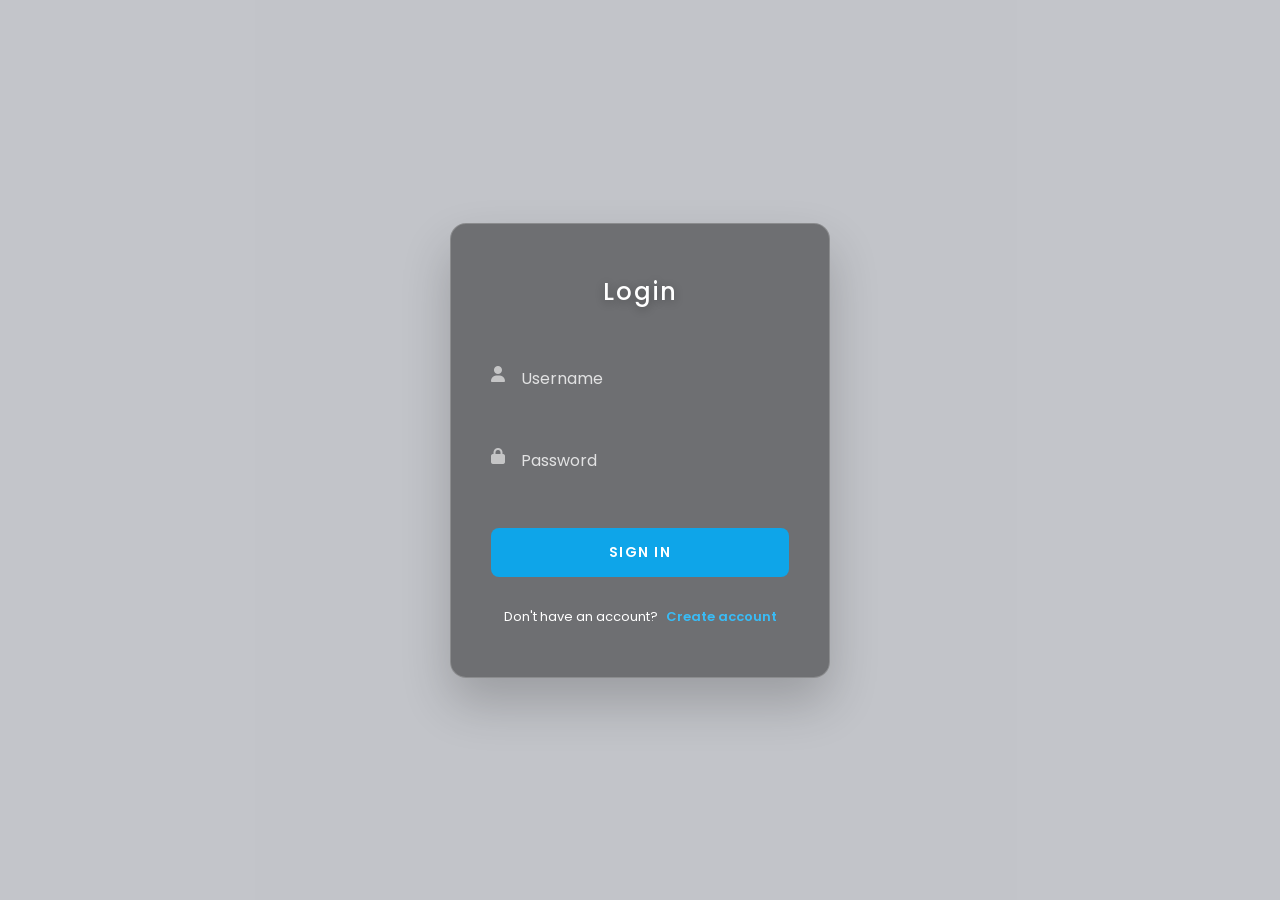
==== index.html @ 52302435 "First commit" ====
<!DOCTYPE html>
<html lang="en">
<head>
<meta charset="UTF-8">
<meta name="viewport" content="width=device-width, initial-scale=1.0">
<title>Professional Glassmorphism Login</title>
<link href="https://fonts.googleapis.com/css2?
family=Poppins:wght@300;400;500; 600&display=swap" rel="stylesheet">
<link rel="stylesheet" href="https://cdnjs.cloudflare.com/ajax /libs/font-awesome/6.0.0/css/all.min.css">
<link rel="stylesheet" href="css\index.css">
</head>
<body>
    <div class="login-box">
        <h2>Login</h2>
        <form id="loginForm">


    <div class="input-group">
        <i class="fas fa-user"></i>
        <input type="text" id="Username" required>
        <label>Username</label>
    </div>

    <div class="input-group">
        <i class="fas fa-lock"></i>
        <input type="password" id="Password" required>
        <label>Password</label>
    </div>
    <button type="submit" class="login-btn" id="btn"> Sign In</button>
    <p class="signup-link">
      Don't have an account? <a href="2.html">Create account</a>
    </p>
        </form> 
    </div>
    
    <script src="js\index.js"></script>
<script>

document.getElementById("loginForm").addEventListener("submit", function(e){

    // impede o form de recarregar
    e.preventDefault();

    let Username = document.getElementById("Username").value;
    let Password = document.getElementById("Password").value;

    localStorage.setItem("nome", Username);
    localStorage.setItem("senha", Password);

    // redireciona
    window.location.href = "verificar.html";

});

</script>
</body>
</html>
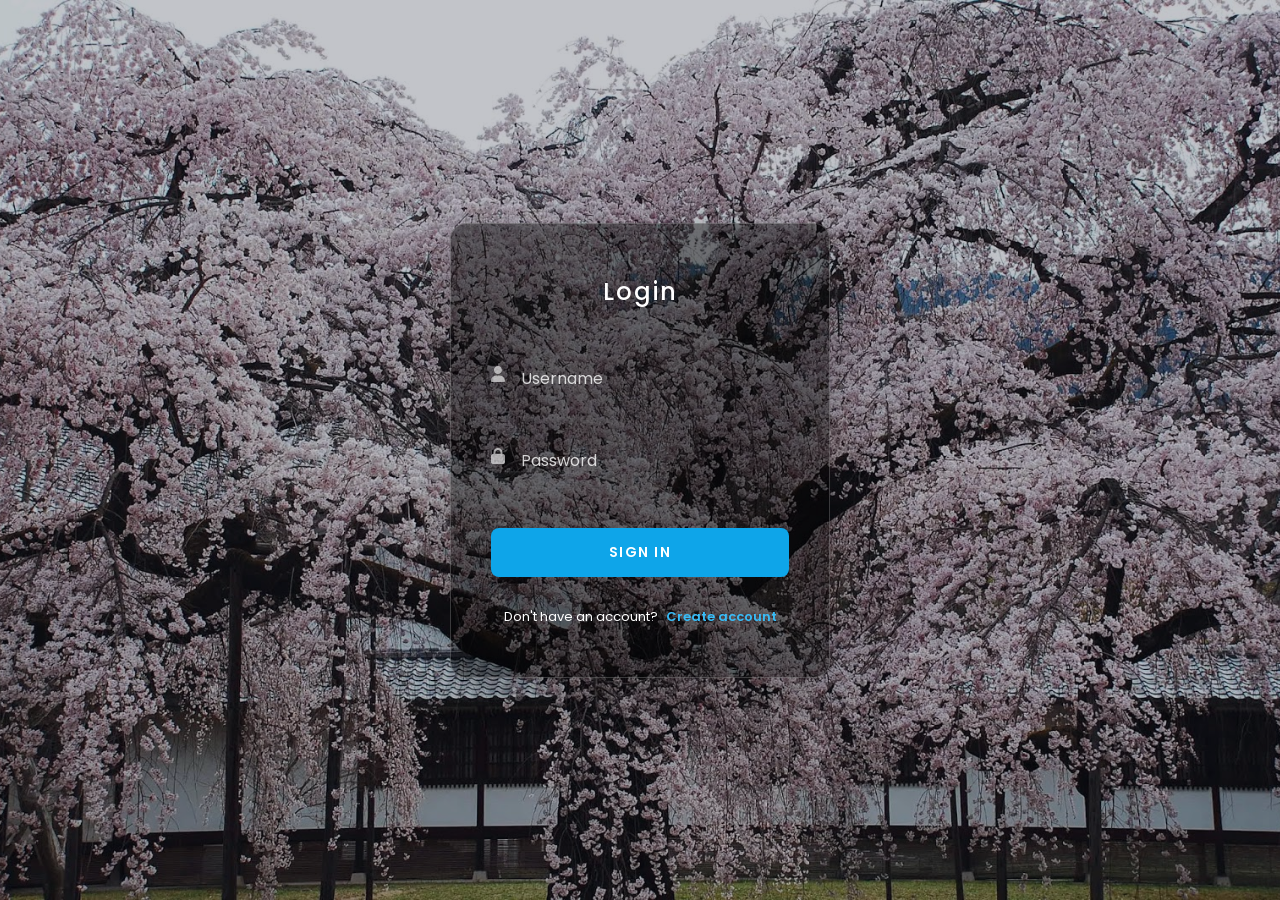
==== commit 1e34d2c6: "." ====
--- a/index.html
+++ b/index.html
@@ -1,57 +1,60 @@
-<!DOCTYPE html>
+<!doctype html>
 <html lang="en">
-<head>
-<meta charset="UTF-8">
-<meta name="viewport" content="width=device-width, initial-scale=1.0">
-<title>Professional Glassmorphism Login</title>
-<link href="https://fonts.googleapis.com/css2?
-family=Poppins:wght@300;400;500; 600&display=swap" rel="stylesheet">
-<link rel="stylesheet" href="https://cdnjs.cloudflare.com/ajax /libs/font-awesome/6.0.0/css/all.min.css">
-<link rel="stylesheet" href="css\index.css">
-</head>
-<body>
+  <head>
+    <meta charset="UTF-8" />
+    <meta name="viewport" content="width=device-width, initial-scale=1.0" />
+    <title>Professional Glassmorphism Login</title>
+    <link
+      href="https://fonts.googleapis.com/css2?
+family=Poppins:wght@300;400;500; 600&display=swap"
+      rel="stylesheet"
+    />
+    <link
+      rel="stylesheet"
+      href="https://cdnjs.cloudflare.com/ajax /libs/font-awesome/6.0.0/css/all.min.css"
+    />
+    <link rel="stylesheet" href="css\index.css" />
+  </head>
+  <body>
     <div class="login-box">
-        <h2>Login</h2>
-        <form id="loginForm">
+      <h2>Login</h2>
+      <form id="loginForm">
+        <div class="input-group">
+          <i class="fas fa-user"></i>
+          <input type="text" id="Username" required />
+          <label>Username</label>
+        </div>
 
-
-    <div class="input-group">
-        <i class="fas fa-user"></i>
-        <input type="text" id="Username" required>
-        <label>Username</label>
+        <div class="input-group">
+          <i class="fas fa-lock"></i>
+          <input type="password" id="Password" required />
+          <label>Password</label>
+        </div>
+        <button type="submit" class="login-btn" id="btn">Sign In</button>
+        <p class="signup-link">
+          Don't have an account? <a href="2.html">Create account</a>
+        </p>
+      </form>
     </div>
 
-    <div class="input-group">
-        <i class="fas fa-lock"></i>
-        <input type="password" id="Password" required>
-        <label>Password</label>
-    </div>
-    <button type="submit" class="login-btn" id="btn"> Sign In</button>
-    <p class="signup-link">
-      Don't have an account? <a href="2.html">Create account</a>
-    </p>
-        </form> 
-    </div>
-    
     <script src="js\index.js"></script>
-<script>
+    <script src="js\SmoothScroll.js"></script>
+    <script>
+      document
+        .getElementById("loginForm")
+        .addEventListener("submit", function (e) {
+          // impede o form de recarregar
+          e.preventDefault();
 
-document.getElementById("loginForm").addEventListener("submit", function(e){
+          let Username = document.getElementById("Username").value;
+          let Password = document.getElementById("Password").value;
 
-    // impede o form de recarregar
-    e.preventDefault();
+          localStorage.setItem("nome", Username);
+          localStorage.setItem("senha", Password);
 
-    let Username = document.getElementById("Username").value;
-    let Password = document.getElementById("Password").value;
-
-    localStorage.setItem("nome", Username);
-    localStorage.setItem("senha", Password);
-
-    // redireciona
-    window.location.href = "verificar.html";
-
-});
-
-</script>
-</body>
-</html>+          // redireciona
+          window.location.href = "verificar.html";
+        });
+    </script>
+  </body>
+</html>
